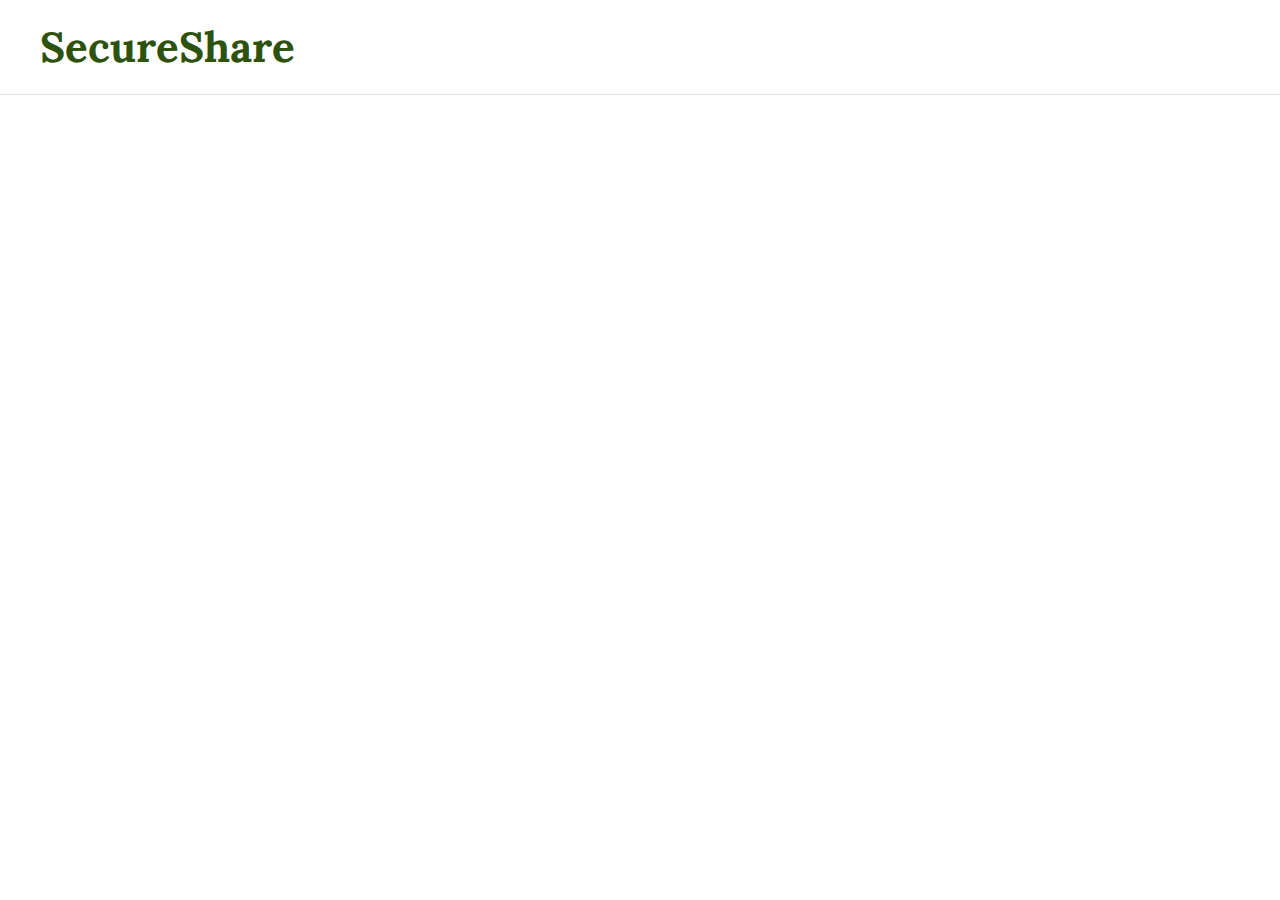
==== index.html @ d4987be0 "basic navbar" ====
<!DOCTYPE html>
<html lang="en">
    <head>
        <meta charset="UTF-8">
        <meta http-equiv="X-UA-Compatible" content="IE=edge">
        <meta name="viewport" content="width=device-width, initial-scale=1.0">
        <link rel="stylesheet" href="https://fonts.googleapis.com/css?family=Lora">

        <title>SecureShare</title>
        <link rel="stylesheet" href="primary.css">
        <script src="script.js"></script>
        <link rel="icon" href="./assets/SecureShare.svg">
    </head>

    <body>
        <header>
            <a href="index.html" id="logo">SecureShare</a>
        </header>
    </body>
</html>
---- primary.css ----
body {
    margin: 0;
    padding: 0;
    font-family: 'Lora', serif;
    background-color: #FFF;
    color: #333;
}

header {
    display: flex;
    justify-content: space-between;
    align-items: center;
    padding: 20px 40px;
    border-bottom: 1px solid #E0E0E0;
}

#logo {
    font-size: 42px;
    font-weight: bold;
    text-decoration: none;
    color: #2D520D;
}
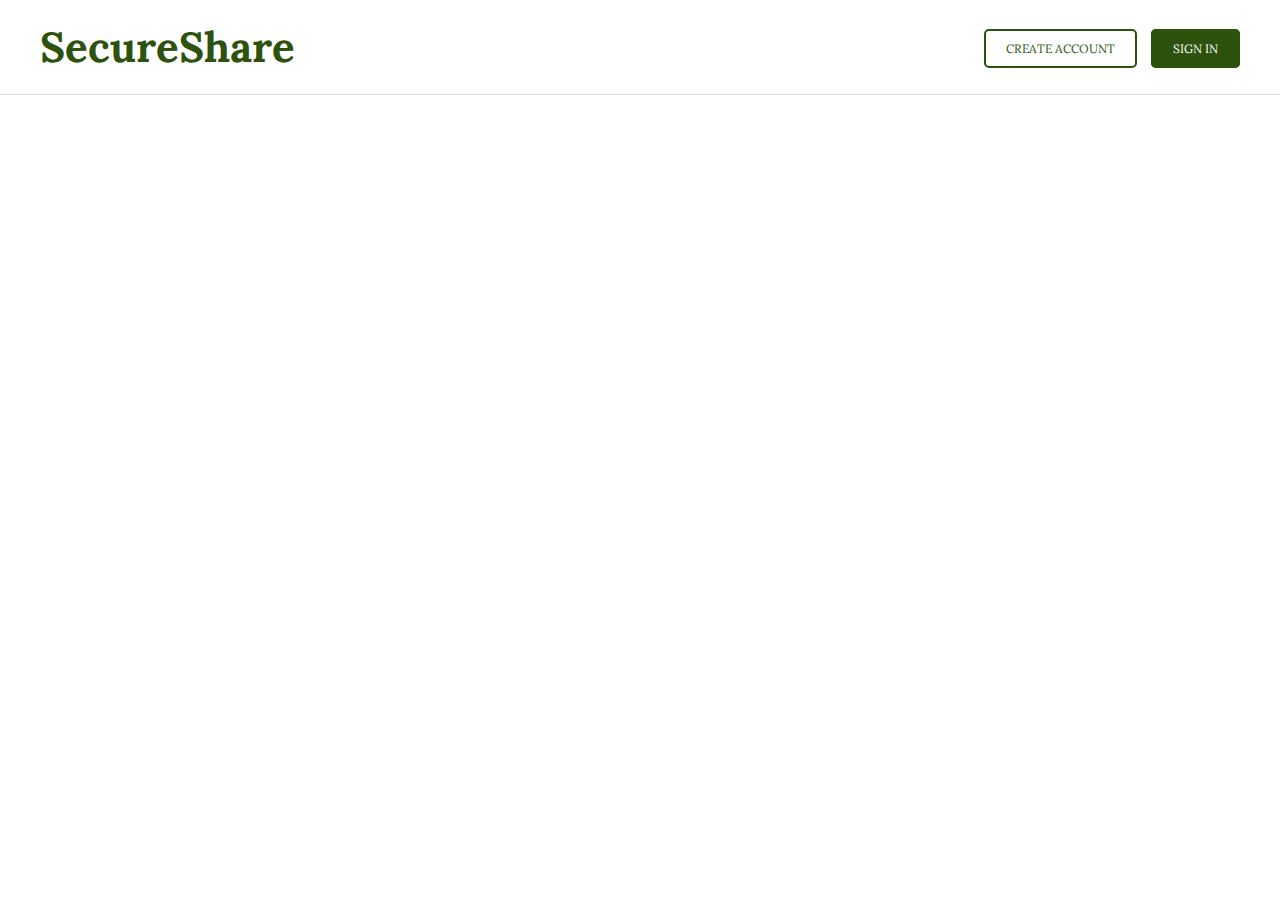
==== commit 243c9ace: "completed homepage navbar" ====
--- a/index.html
+++ b/index.html
@@ -15,6 +15,11 @@
     <body>
         <header>
             <a href="index.html" id="logo">SecureShare</a>
+
+            <nav>
+                <a href="#" class="btn secondary">CREATE ACCOUNT</a>
+                <a href="#" class="btn primary">SIGN IN</a>
+            </nav>
         </header>
     </body>
 </html>--- a/primary.css
+++ b/primary.css
@@ -1,8 +1,8 @@
 body {
-    margin: 0;
-    padding: 0;
+    margin: 0px;
+    padding: 0px;
     font-family: 'Lora', serif;
-    background-color: #FFF;
+    background-color: #FFFFFF;
     color: #333;
 }
 
@@ -19,4 +19,38 @@
     font-weight: bold;
     text-decoration: none;
     color: #2D520D;
+}
+
+.btn {
+    margin-left: 10px;
+    font-size: 12px;
+    padding: 10px 20px;
+    border: 2px solid transparent;
+    border-radius: 5px;
+    cursor: pointer;
+    text-decoration: none;
+}
+
+.btn.primary {
+    background-color: #2D520D;
+    border-color: #2D520D;
+    color: #FFFFFF;
+}
+
+.btn.primary:hover {
+    background-color: #26450B;
+    border-color: #26450B;
+    color: #FFFFFF;
+}
+
+.btn.secondary {
+    background-color: #FFFFFF;
+    border-color: #2D520D;
+    color: #2D520D;
+}
+
+.btn.secondary:hover {
+    background-color: #F2F2F2;
+    border-color: #2D520D;
+    color: #2D520D;
 }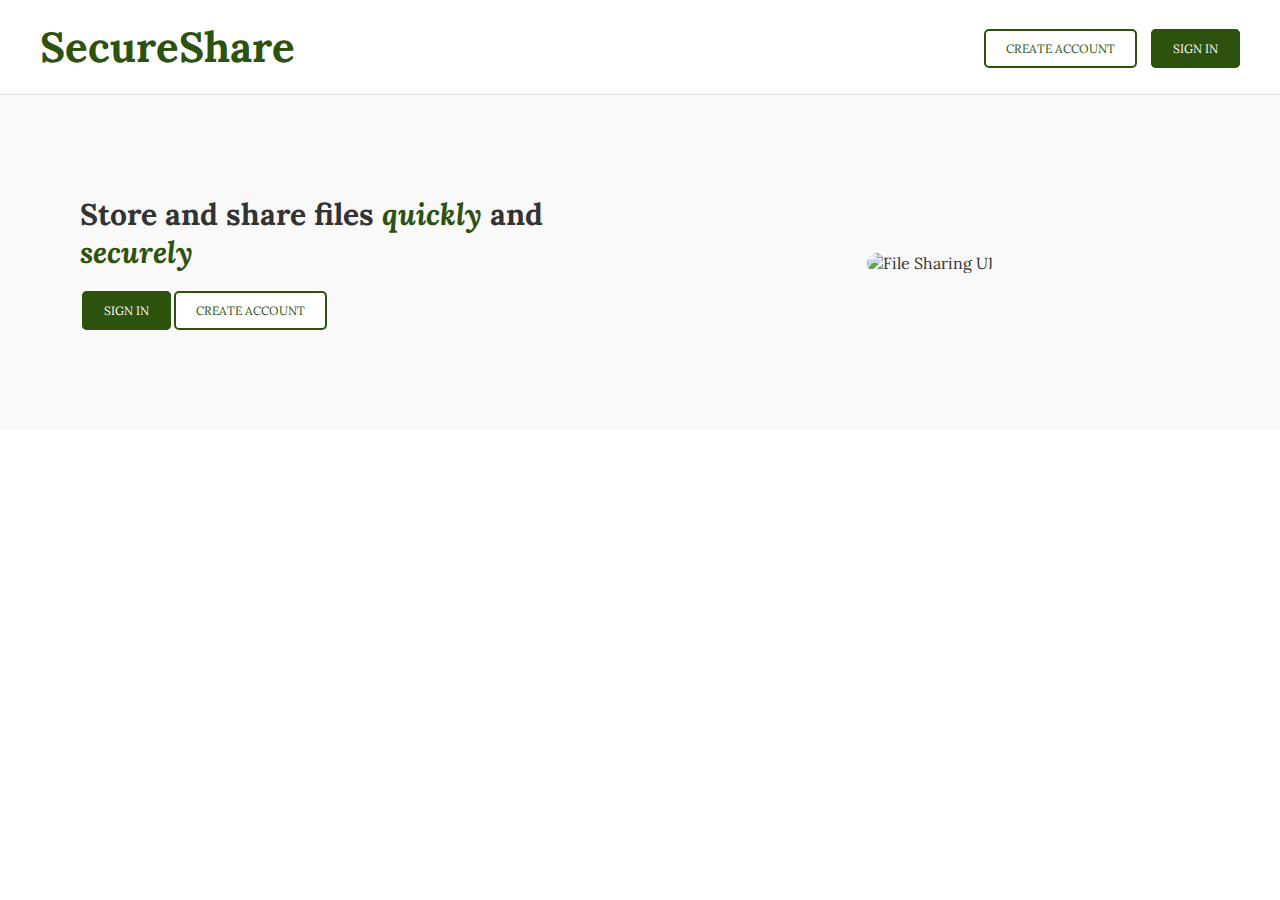
==== commit 01faa134: "added hero content" ====
--- a/index.html
+++ b/index.html
@@ -21,5 +21,21 @@
                 <a href="#" class="btn primary">SIGN IN</a>
             </nav>
         </header>
+
+        <main>
+            <section class="hero section">
+                <div class="hero content">
+                    <h1 class="hero headline">Store and share files <em class="hero">quickly</em> and <em class="securely">securely</em></h1>
+                    <div class="hero btn">
+                        <a href="#" class="btn primary">SIGN IN</a>
+                        <a href="#" class="btn secondary">CREATE ACCOUNT</a>
+                    </div>
+                </div>
+
+                <div class="hero image">
+                    <img src="./assets" alt="File Sharing UI">
+                </div>
+            </section>
+        </main>
     </body>
 </html>--- a/primary.css
+++ b/primary.css
@@ -6,6 +6,7 @@
     color: #333;
 }
 
+/* NAVBAR */
 header {
     display: flex;
     justify-content: space-between;
@@ -21,8 +22,11 @@
     color: #2D520D;
 }
 
+nav .btn {
+    margin-left: 10px;
+}
+
 .btn {
-    margin-left: 10px;
     font-size: 12px;
     padding: 10px 20px;
     border: 2px solid transparent;
@@ -53,4 +57,57 @@
     background-color: #F2F2F2;
     border-color: #2D520D;
     color: #2D520D;
+}
+
+/* HERO SECTION */
+.hero.section {
+    display: flex;
+    justify-content: space-between;
+    align-items: center;
+    gap: 40px;
+    padding: 80px 80px;
+    background-color: #f9f9f9;
+}
+
+.hero.content {
+    flex: 1;
+    max-width: 600px;
+}
+
+.hero.headline {
+    font-size: 30px;
+    font-weight: 700;
+    margin-bottom: 20px;
+}
+
+.hero em {
+    color: #2D520D;
+}
+
+.hero.btn {
+    margin: 20px 0px;
+    padding: 10px 0px;
+}
+
+.hero.image {
+    flex: 1;
+    display: flex;
+    justify-content: center;
+}
+
+.hero.image img {
+    max-width: 100%;
+    height: auto;
+    border-radius: 10px;
+}
+
+@media (max-width: 768px) {
+    .hero {
+        flex-direction: column;
+        text-align: center;
+    }
+
+    .hero.content {
+        margin-bottom: 20px;
+    }
 }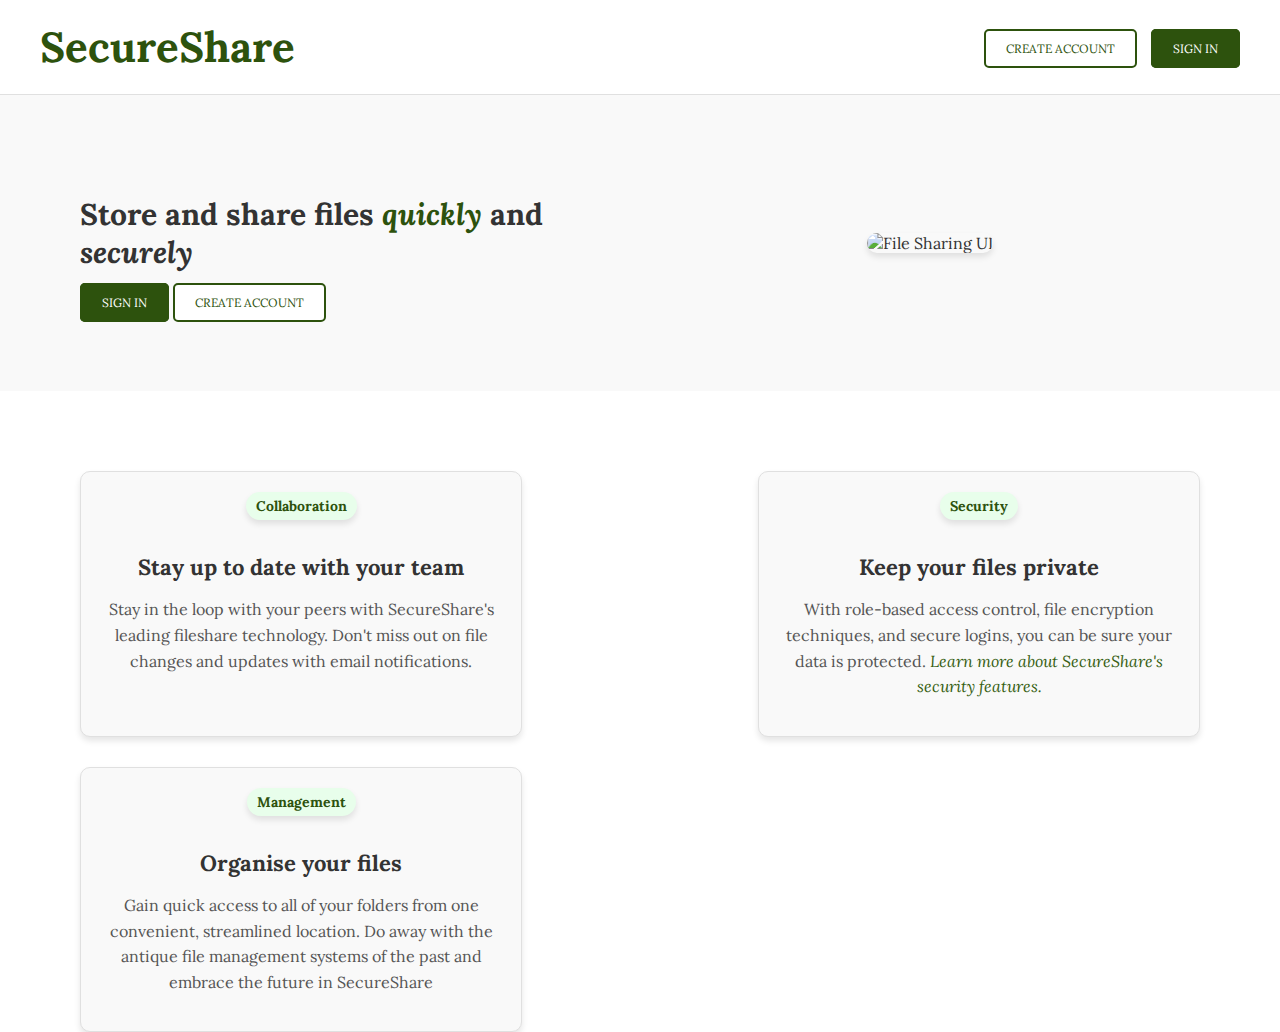
==== commit 30f291a3: "final home page" ====
--- a/index.html
+++ b/index.html
@@ -7,8 +7,8 @@
         <link rel="stylesheet" href="https://fonts.googleapis.com/css?family=Lora">
 
         <title>SecureShare</title>
-        <link rel="stylesheet" href="primary.css">
-        <script src="script.js"></script>
+        <link rel="stylesheet" href="./primary.css">
+        <script src="./script.js"></script>
         <link rel="icon" href="./assets/SecureShare.svg">
     </head>
 
@@ -23,17 +23,37 @@
         </header>
 
         <main>
-            <section class="hero section">
-                <div class="hero content">
-                    <h1 class="hero headline">Store and share files <em class="hero">quickly</em> and <em class="securely">securely</em></h1>
-                    <div class="hero btn">
+            <section id="hero-section">
+                <div id="hero-content">
+                    <h1 id="hero-headline">Store and share files <em id="hero-highlight">quickly</em> and <em class="hero-highlight">securely</em></h1>
+                    <div id="hero-buttons">
                         <a href="#" class="btn primary">SIGN IN</a>
                         <a href="#" class="btn secondary">CREATE ACCOUNT</a>
                     </div>
                 </div>
 
-                <div class="hero image">
+                <div id="hero-image">
                     <img src="./assets" alt="File Sharing UI">
+                </div>
+            </section>
+
+            <section id="feature-section">
+                <div class="feature">
+                    <div class="feature-badge">Collaboration</div>
+                    <h2 class="feature-title">Stay up to date with your team</h2>
+                    <p class="feature-description">Stay in the loop with your peers with SecureShare's leading fileshare technology. Don't miss out on file changes and updates with email notifications.</p>
+                </div>
+
+                <div class="feature">
+                    <div class="feature-badge">Security</div>
+                    <h2 class="feature-title">Keep your files private</h2>
+                    <p class="feature-description">With role-based access control, file encryption techniques, and secure logins, you can be sure your data is protected. <em><a href="#" class="feature-link">Learn more about SecureShare's security features.</a></em></p>
+                </div>
+
+                <div class="feature">
+                    <div class="feature-badge">Management</div>
+                    <h2 class="feature-title">Organise your files</h2>
+                    <p class="feature-description">Gain quick access to all of your folders from one convenient, streamlined location. Do away with the antique file management systems of the past and embrace the future in SecureShare</p>
                 </div>
             </section>
         </main>
--- a/primary.css
+++ b/primary.css
@@ -60,7 +60,7 @@
 }
 
 /* HERO SECTION */
-.hero.section {
+#hero-section {
     display: flex;
     justify-content: space-between;
     align-items: center;
@@ -69,45 +69,111 @@
     background-color: #f9f9f9;
 }
 
-.hero.content {
+#hero-content {
     flex: 1;
     max-width: 600px;
 }
 
-.hero.headline {
+#hero-headline {
     font-size: 30px;
     font-weight: 700;
     margin-bottom: 20px;
 }
 
-.hero em {
+#hero-highlight {
     color: #2D520D;
 }
 
-.hero.btn {
+#hero-btn {
     margin: 20px 0px;
     padding: 10px 0px;
 }
 
-.hero.image {
+#hero-image {
     flex: 1;
     display: flex;
     justify-content: center;
 }
 
-.hero.image img {
+#hero-image img {
     max-width: 100%;
     height: auto;
     border-radius: 10px;
+    box-shadow: 0 4px 6px rgba(0, 0, 0, 0.1);
+}
+
+/* FEATURE SECTION */
+#feature-section {
+    display: flex;
+    flex-wrap: wrap;
+    justify-content: space-between;
+    gap: 30px;
+    margin-top: 80px;
+    padding: 0px 80px;
+}
+
+.feature {
+    background-color: #f9f9f9;
+    border: 1px solid #e0e0e0;
+    border-radius: 10px;
+    padding: 20px;
+    text-align: center;
+    flex: 1 1 calc(33% - 30px);
+    min-width: 250px;
+    max-width: 400px;
+    box-shadow: 0 4px 6px rgba(0, 0, 0, 0.1);
+}
+
+.feature-badge {
+    display: inline-block;
+    font-size: 14px;
+    font-weight: bold;
+    color: #2D520D;
+    background-color: #e8feeb;
+    padding: 5px 10px;
+    border-radius: 20px;
+    margin-bottom: 15px;
+    box-shadow: 0 4px 6px rgba(0, 0, 0, 0.1);
+}
+
+.feature-title {
+    font-size: 22px;
+    font-weight: bold;
+    margin-bottom: 10px;
+}
+
+.feature-description {
+    font-size: 16px;
+    color: #555;
+    line-height: 1.6;
+}
+
+.feature-link {
+    color: #375f13;
+    text-decoration: none;
+}
+
+.feature-link:hover {
+    text-decoration: underline;
 }
 
 @media (max-width: 768px) {
-    .hero {
+    #hero-section {
         flex-direction: column;
         text-align: center;
     }
 
-    .hero.content {
+    #hero-content {
         margin-bottom: 20px;
     }
+
+    #feature-section {
+        flex-direction: column;
+        align-items: center;
+    }
+
+    .feature {
+        flex: 1 1 100%;
+        max-width: 90%;
+    }
 }